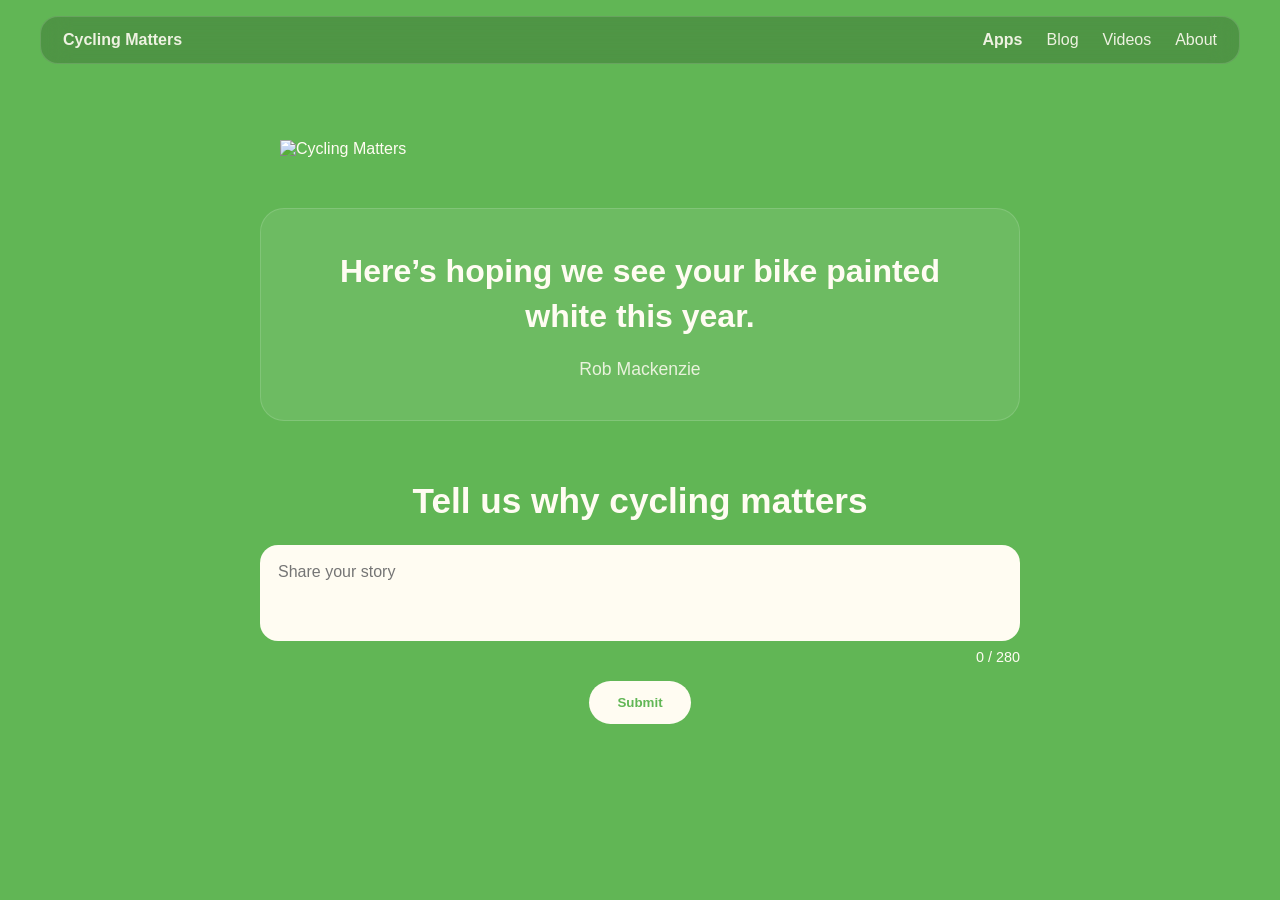
==== index.html @ ab377547 "Initial site (baseline before nav changes)" ====
<!DOCTYPE html>
<html lang="en">
<head>
  <meta charset="UTF-8" />
  <meta name="viewport" content="width=device-width, initial-scale=1.0" />

  <title>Cycling Matters</title>

  <link rel="stylesheet" href="styles.css" />
  <script async src="https://www.googletagmanager.com/gtag/js?id=G-8XK3BHK2KQ"></script>
  <script>
    window.dataLayer = window.dataLayer || [];
    function gtag(){dataLayer.push(arguments);}
    gtag('js', new Date());
    gtag('config', 'G-8XK3BHK2KQ');
  </script>
  <script src="main.js"></script>
</head>

<body>

  <!-- NAV -->
  <nav class="navbar">
    <div class="brand">
      <a href="index.html">Cycling Matters</a>
    </div>
    <div class="nav-links">
      <div class="nav-dropdown">
        <button class="nav-dropdown-trigger" aria-haspopup="true">
          Apps
        </button>
        <div class="nav-dropdown-menu" role="menu">
          <a href="mediamanager.html" target="_blank" role="menuitem">Media Manager</a>
          <a href="cyclereport.html" target="_blank" role="menuitem">CycleReport</a>
        </div>
      </div>
      <a href="blog.html">Blog</a>
      <a href="https://www.youtube.com/@CyclingMatters-ca" target="_blank">Videos</a>
      <a href="about.html">About</a>
    </div>
  </nav>

  <!-- HERO -->
  <section class="hero">

    <!-- LOGO -->
    <img
      class="hero-image"
      src="https://cyclingmatters.ca/wp-content/uploads/2025/04/Logo-Cream-2048x1395.png"
      alt="Cycling Matters"
    />

    <!-- TESTIMONIALS -->
    <div
      class="testimonial-wrapper"
      id="testimonialWrapper">
    </div>

  <!-- FEEDBACK TITLE -->
  <div class="feedback-title">
    Tell us why cycling matters
  </div>

    <!-- FORM -->
    <form
      id="storyForm"
      action="https://formspree.io/f/xeedvopv"
      method="POST"
    >

      <div id="formFields">

        <!-- TEXT AREA -->
        <textarea
          id="messageBox"
          name="message"
          maxlength="280"
          placeholder="Share your story"
          required
        ></textarea>

        <!-- CHARACTER COUNT -->
        <div class="char-row">
          <div id="charCount" class="char-count">0 / 280</div>
        </div>

        <!-- SUBMIT -->
        <button type="submit">
          Submit
        </button>

      </div>

      <!-- THANK YOU -->
      <div id="thankYou">
        Thank you for sharing.
      </div>

    </form>

  </section>

  <!-- TESTIMONIAL SCRIPT -->
  <script>

    let testimonials = [];
    let current = 0;

    function renderTestimonial() {

      const t = testimonials[current];

      document.getElementById("testimonialWrapper").innerHTML = `
        <div class="testimonial">
          <h1>${t.text}</h1>
          <h2>${t.name}</h2>
        </div>
      `;
    }

    async function loadTestimonials() {

      try {

        const response =
          await fetch("./testimonials.json");

        testimonials =
          await response.json();

        if (!Array.isArray(testimonials)) return;
        if (testimonials.length === 0) return;

        renderTestimonial();

        setInterval(() => {

          current =
            (current + 1)
            % testimonials.length;

          renderTestimonial();

        }, 5000);

      } catch (error) {

        console.error(
          "Unable to load testimonials:",
          error
        );

      }
    }

    loadTestimonials();

  </script>

  <!-- FORM SCRIPT -->
  <script>

    const form =
      document.getElementById("storyForm");

    const formFields =
      document.getElementById("formFields");

    const thankYou =
      document.getElementById("thankYou");

    const messageBox =
      document.getElementById("messageBox");

    const charCount =
      document.getElementById("charCount");

    /* FORCE HIDDEN */

    thankYou.style.display = "none";

    /* CHARACTER COUNT */

    messageBox.addEventListener("input", () => {

      charCount.textContent =
        `${messageBox.value.length} / 280`;

    });

    /* SUBMIT */

    form.addEventListener("submit", async (e) => {

      e.preventDefault();

      const data = new FormData(form);

      try {

        await fetch(form.action, {
          method: "POST",
          body: data,
          headers: {
            "Accept": "application/json"
          }
        });

        formFields.style.display = "none";

        thankYou.style.display = "block";

      } catch (error) {

        console.error(
          "Form submission failed:",
          error
        );

      }

    });

  </script>

</body>
</html>
---- styles.css ----
:root {
  --bg-green: #61B655;
  --text-cream: #FFFCF2;
  --card-bg: rgba(255,255,255,0.08);
  --border: rgba(255,255,255,0.14);

  --content-width: 760px;
}

* {
  margin: 0;
  padding: 0;
  box-sizing: border-box;
}

body {
  font-family: Arial, Helvetica, sans-serif;
  background: var(--bg-green);
  color: var(--text-cream);
}

/* =========================
   NAVBAR
========================= */

.navbar {
  position: fixed;
  top: 16px;
  left: 50%;
  transform: translateX(-50%);

  width: calc(100% - 24px);
  max-width: 1200px;

  display: flex;
  justify-content: space-between;
  align-items: center;

  padding: 14px 22px;

  background: rgba(0,0,0,0.18);
  backdrop-filter: blur(14px);

  border: 1px solid var(--border);
  border-radius: 18px;

  z-index: 9999;
  overflow: visible;
}

.navbar a {
  color: rgba(255,252,242,0.9);
  text-decoration: none;
}

.brand a {
  font-weight: 700;
}

.nav-links {
  display: flex;
  gap: 24px;
}

/* DROPDOWN */

.nav-dropdown {
  position: relative;
}

.nav-dropdown-trigger {
  background: none;
  border: none;
  padding: 0;
  cursor: pointer;

  color: rgba(255,252,242,0.9);
  font-size: inherit;
  font-family: inherit;

  display: inline-flex;
  align-items: center;
  gap: 4px;

  margin: 0;
  width: auto;
  border-radius: 0;

  -webkit-tap-highlight-color: transparent;
}

.nav-dropdown-trigger[aria-expanded="true"] .nav-dropdown-chevron {
  transform: rotate(180deg);
}

.nav-dropdown-menu {
  display: none;

  position: absolute;
  top: calc(100% + 12px);
  right: 0;

  background: rgba(20,20,20,0.92);
  backdrop-filter: blur(14px);

  border: 1px solid rgba(255,252,242,0.18);
  border-radius: 12px;

  padding: 8px;
  min-width: 170px;

  z-index: 9999;
}

.nav-dropdown-menu.open {
  display: block;
}

.nav-dropdown-menu a {
  display: block;
  padding: 9px 12px;
  border-radius: 8px;
  color: #FFFCF2;
  text-decoration: none;
}

.nav-dropdown-menu a + a {
  border-top: 0.5px solid rgba(255,252,242,0.12);
}

.nav-dropdown-menu a:hover {
  background: rgba(255,255,255,0.1);
}



/* =========================
   HERO
========================= */

.hero {
  min-height: 100vh;

  display: flex;
  flex-direction: column;
  align-items: center;

  padding:
    140px
    20px
    80px;
}

.hero-image {
  width: min(92vw, 720px);
  margin-bottom: 50px;
}

/* =========================
   TESTIMONIALS
========================= */

.testimonial-wrapper {
  width: 100%;
  max-width: var(--content-width);

  margin: 0 auto 60px auto;
}

.testimonial {
  width: 100%;

  background: var(--card-bg);

  border: 1px solid var(--border);
  border-radius: 24px;

  padding: 40px;

  text-align: center;
}

.testimonial > h1 {
  font-size: 2rem;
  line-height: 1.4;
  font-weight: 700;

  margin-bottom: 20px;
}

.testimonial > h2 {
  font-size: 1.1rem;
  font-weight: 400;

  opacity: 0.85;
}

/* =========================
   FEEDBACK TITLE
========================= */

.feedback-title {
  width: 100%;
  max-width: var(--content-width);

  margin: 0 auto 24px auto;

  text-align: center;

  font-size: 2.2rem;
  font-weight: 800;

  color: var(--text-cream);
}

/* =========================
   FORM
========================= */

#storyForm {
  width: 100%;
  max-width: var(--content-width);

  margin: 0 auto;
}

#formFields {
  width: 100%;
}

/* TEXTAREA */

#messageBox {
  width: 100%;
  height: 96px;

  display: block;

  resize: none;

  padding: 18px;

  border: none;
  border-radius: 18px;

  background: #FFFCF2;
  color: #2f2f2f;

  font-size: 1rem;
  font-family: inherit;
}

/* CHARACTER COUNT */

.char-row {
  width: 100%;

  display: flex;
  justify-content: flex-end;

  margin-top: 8px;
}

.char-count {
  color: var(--text-cream);

  font-size: 0.9rem;
}

/* BUTTON */

button {
  display: block;
  margin: 16px auto 0;

  padding: 14px 28px;

  border: none;
  border-radius: 999px;

  background: #FFFCF2;
  color: #61B655;

  font-weight: 700;
  cursor: pointer;
}

button:hover {
  opacity: 0.92;
}

/* THANK YOU */

#thankYou {
  display: none;

  width: 100%;

  text-align: center;

  color: var(--text-cream);

  font-size: 1.8rem;
  font-weight: 800;

  margin-top: 20px;
}

/* =========================
   BLOG LIST
========================= */

.blog-container {
  width: 100%;
  max-width: var(--content-width);

  margin: 0 auto;

  padding: 120px 20px 80px;
}

.blog-container h1 {
  font-size: 2.2rem;
  font-weight: 800;

  margin-bottom: 40px;

  text-align: center;
}

.blog-card {
  display: block;

  background: var(--card-bg);

  border: 1px solid var(--border);
  border-radius: 24px;

  padding: 32px;

  margin-bottom: 20px;

  text-decoration: none;
  color: var(--text-cream);

  transition: background 0.2s;
}

.blog-card:hover {
  background: rgba(255,255,255,0.14);
}

.blog-card-image {
  width: 100%;

  height: 200px;
  object-fit: cover;

  border-radius: 16px;

  margin-bottom: 20px;
}

.blog-card h2 {
  font-size: 1.4rem;
  font-weight: 700;

  margin-bottom: 8px;
}

.blog-card .blog-date {
  font-size: 0.85rem;
  opacity: 0.7;

  margin-bottom: 12px;
}

.blog-card p {
  font-size: 1rem;
  line-height: 1.6;
  opacity: 0.9;
}

/* =========================
   BLOG POST
========================= */

.post-container {
  width: 100%;
  max-width: var(--content-width);

  margin: 0 auto;

  padding: 120px 20px 80px;
}

.post-back {
  display: inline-block;

  margin-bottom: 32px;

  font-size: 0.9rem;
  opacity: 0.8;

  color: var(--text-cream);
  text-decoration: none;
}

.post-back:hover {
  opacity: 1;
}

.post-feature-image {
  width: 100%;

  max-height: 400px;
  object-fit: cover;

  border-radius: 20px;

  margin-bottom: 32px;
}

.post-container h1 {
  font-size: 2rem;
  font-weight: 800;
  line-height: 1.3;

  margin-bottom: 12px;
}

.post-date {
  font-size: 0.85rem;
  opacity: 0.7;

  margin-bottom: 40px;
}

.post-body p {
  font-size: 1.05rem;
  line-height: 1.8;
  margin-bottom: 24px;
  opacity: 0.95;
}

.post-body h2 {
  font-size: 1.4rem;
  font-weight: 700;
  margin: 36px 0 12px;
}

.post-body h3 {
  font-size: 1.1rem;
  font-weight: 700;
  margin: 28px 0 8px;
}

.post-body blockquote {
  border-left: 3px solid rgba(255,252,242,0.4);
  border-radius: 0;
  margin: 24px 0;
  padding: 4px 20px;
  font-style: italic;
  opacity: 0.85;
}

.post-body hr {
  border: none;
  border-top: 1px solid rgba(255,252,242,0.15);
  margin: 36px 0;
}

.post-body ol {
  padding-left: 1.5rem;
  margin-bottom: 24px;
}

.post-body ol li {
  font-size: 1.05rem;
  line-height: 1.8;
  margin-bottom: 12px;
  opacity: 0.95;
}

.post-body a {
  color: #FFFCF2;
  text-decoration: underline;
  opacity: 0.9;
}

/* =========================
   MOBILE
========================= */

/* =========================
   ABOUT
========================= */

.container {
  max-width: 900px;
  margin: 0 auto;
  padding: 140px 24px 80px;
}

.card {
  background: var(--card-bg);
  border: 1px solid var(--border);
  border-radius: 24px;
  padding: 28px;
  backdrop-filter: blur(10px);
}

.card h1 {
  font-size: 2.4rem;
  margin-bottom: 22px;
  letter-spacing: -0.02em;
}

.image-grid {
  display: grid;
  grid-template-columns: 1fr 1fr;
  gap: 18px;
  margin: 20px 0 30px;
}

.image-grid img {
  width: 100%;
  border-radius: 18px;
  border: 1px solid var(--border);
  object-fit: cover;
  transition: transform 0.3s ease;
}

.image-grid img:hover {
  transform: scale(1.02);
}

.timeline {
  display: flex;
  flex-direction: column;
  gap: 34px;
  margin-top: 20px;
}

.step {
  padding-left: 18px;
  border-left: 3px solid rgba(255,252,242,0.35);
}

.step h2 {
  font-size: 1.4rem;
  margin-bottom: 10px;
  font-weight: 700;
}

/* SCROLL REVEAL */

.reveal {
  opacity: 0;
  transform: translateY(18px);
  transition: all 0.7s ease;
}

.reveal.visible {
  opacity: 1;
  transform: translateY(0);
}

/* =========================
   MOBILE
========================= */

@media (max-width: 768px) {

  .testimonial {
    padding: 28px;
  }

  .testimonial > h1 {
    font-size: 1.5rem;
  }

  .feedback-title {
    font-size: 1.8rem;
  }

  .nav-links {
    gap: 16px;
  }

  .image-grid {
    grid-template-columns: 1fr;
  }

}
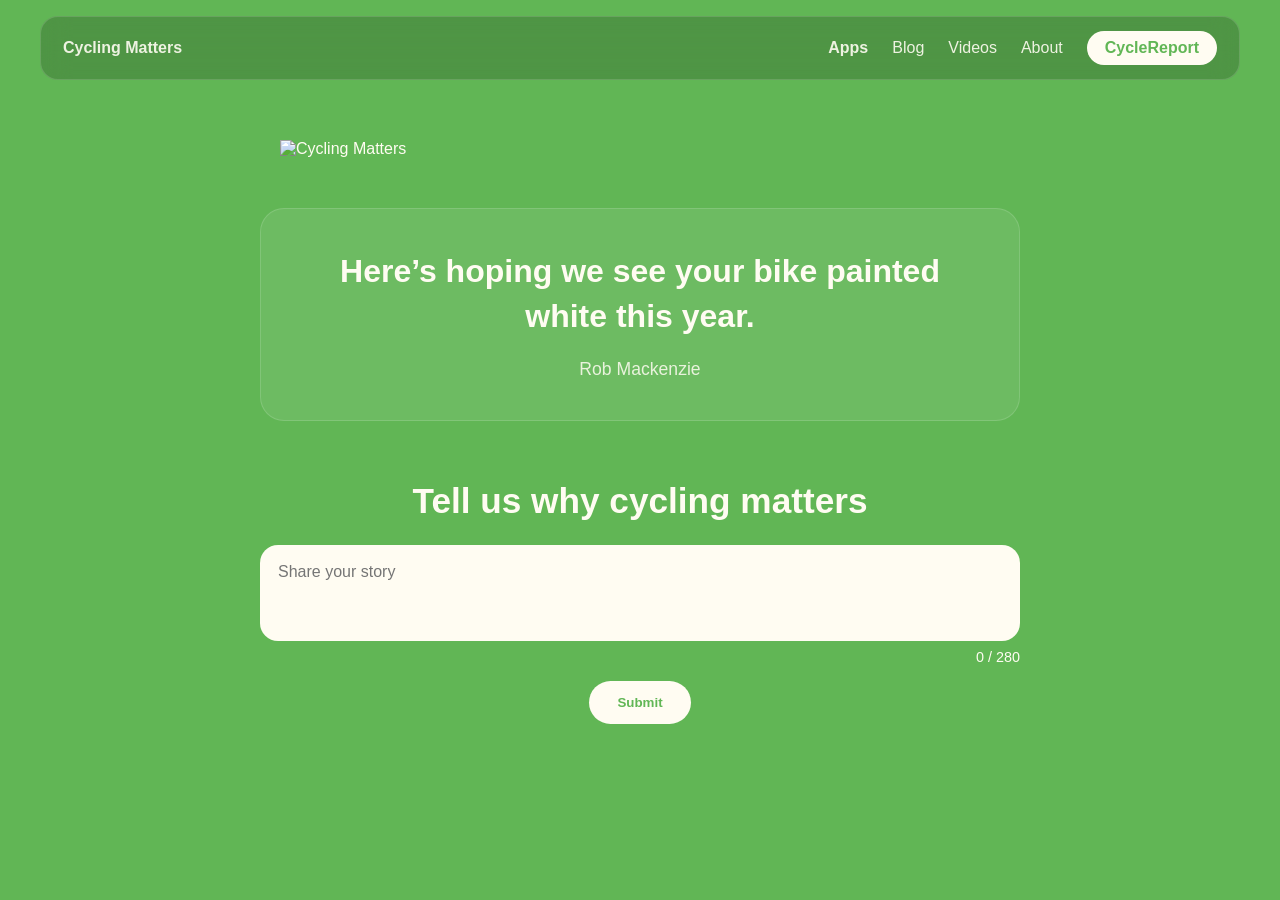
==== commit 25ca8e9b: "Shared nav: CycleReport button, mobile hamburger - navbar.html is now the single nav, loaded into ev" ====
--- a/index.html
+++ b/index.html
@@ -20,25 +20,7 @@
 <body>
 
   <!-- NAV -->
-  <nav class="navbar">
-    <div class="brand">
-      <a href="index.html">Cycling Matters</a>
-    </div>
-    <div class="nav-links">
-      <div class="nav-dropdown">
-        <button class="nav-dropdown-trigger" aria-haspopup="true">
-          Apps
-        </button>
-        <div class="nav-dropdown-menu" role="menu">
-          <a href="mediamanager.html" target="_blank" role="menuitem">Media Manager</a>
-          <a href="cyclereport.html" target="_blank" role="menuitem">CycleReport</a>
-        </div>
-      </div>
-      <a href="blog.html">Blog</a>
-      <a href="https://www.youtube.com/@CyclingMatters-ca" target="_blank">Videos</a>
-      <a href="about.html">About</a>
-    </div>
-  </nav>
+  <div id="site-nav"></div>
 
   <!-- HERO -->
   <section class="hero">
--- a/styles.css
+++ b/styles.css
@@ -592,4 +592,89 @@
     grid-template-columns: 1fr;
   }
 
-}+}
+/* ===== CycleReport button + mobile hamburger (proposed) ===== */
+.nav-links { margin-left: auto; align-items: center; }
+
+.navbar a.nav-cta {
+  display: inline-block;
+  margin-left: 24px;
+  padding: 8px 18px;
+  border-radius: 999px;
+  background: #FFFCF2;
+  color: #61B655;
+  font-weight: 700;
+  white-space: nowrap;
+}
+.navbar a.nav-cta:hover { opacity: 0.92; }
+
+/* hamburger: hidden on desktop */
+.navbar .nav-toggle { display: none; }
+
+@media (max-width: 640px) {
+  .navbar { padding: 12px 14px; }
+
+  .navbar a.nav-cta { margin-left: auto; padding: 6px 12px; font-size: 0.88rem; }
+
+  .navbar .nav-toggle {
+    display: inline-flex;
+    flex-direction: column;
+    justify-content: center;
+    gap: 5px;
+    width: 40px;
+    height: 36px;
+    margin: 0 0 0 8px;
+    padding: 0 9px;
+    border-radius: 10px;
+    background: none;
+    border: 1px solid var(--border);
+  }
+  .nav-toggle span {
+    display: block;
+    height: 2px;
+    border-radius: 2px;
+    background: rgba(255,252,242,0.9);
+  }
+
+  /* links become a dropdown panel under the bar */
+  .nav-links {
+    display: none;
+    position: absolute;
+    top: calc(100% + 12px);
+    left: 0;
+    right: 0;
+    flex-direction: column;
+    align-items: stretch;
+    gap: 0;
+    padding: 8px;
+    background: rgba(20,20,20,0.92);
+    backdrop-filter: blur(14px);
+    border: 1px solid rgba(255,252,242,0.18);
+    border-radius: 12px;
+  }
+  .navbar.menu-open .nav-links { display: flex; }
+
+  .nav-links > a,
+  .nav-dropdown-trigger {
+    display: block;
+    width: 100%;
+    padding: 12px;
+    border-radius: 8px;
+    text-align: left;
+    color: #FFFCF2;
+  }
+  .nav-links > a:hover,
+  .nav-dropdown-trigger:hover { background: rgba(255,255,255,0.1); }
+  .nav-links > * + * { border-top: 0.5px solid rgba(255,252,242,0.12); }
+
+  /* Apps menu opens inline inside the panel */
+  .nav-dropdown-menu {
+    position: static;
+    background: none;
+    border: none;
+    backdrop-filter: none;
+    padding: 0 0 4px 12px;
+    min-width: 0;
+  }
+  .nav-dropdown-menu a { padding: 10px 12px; }
+}
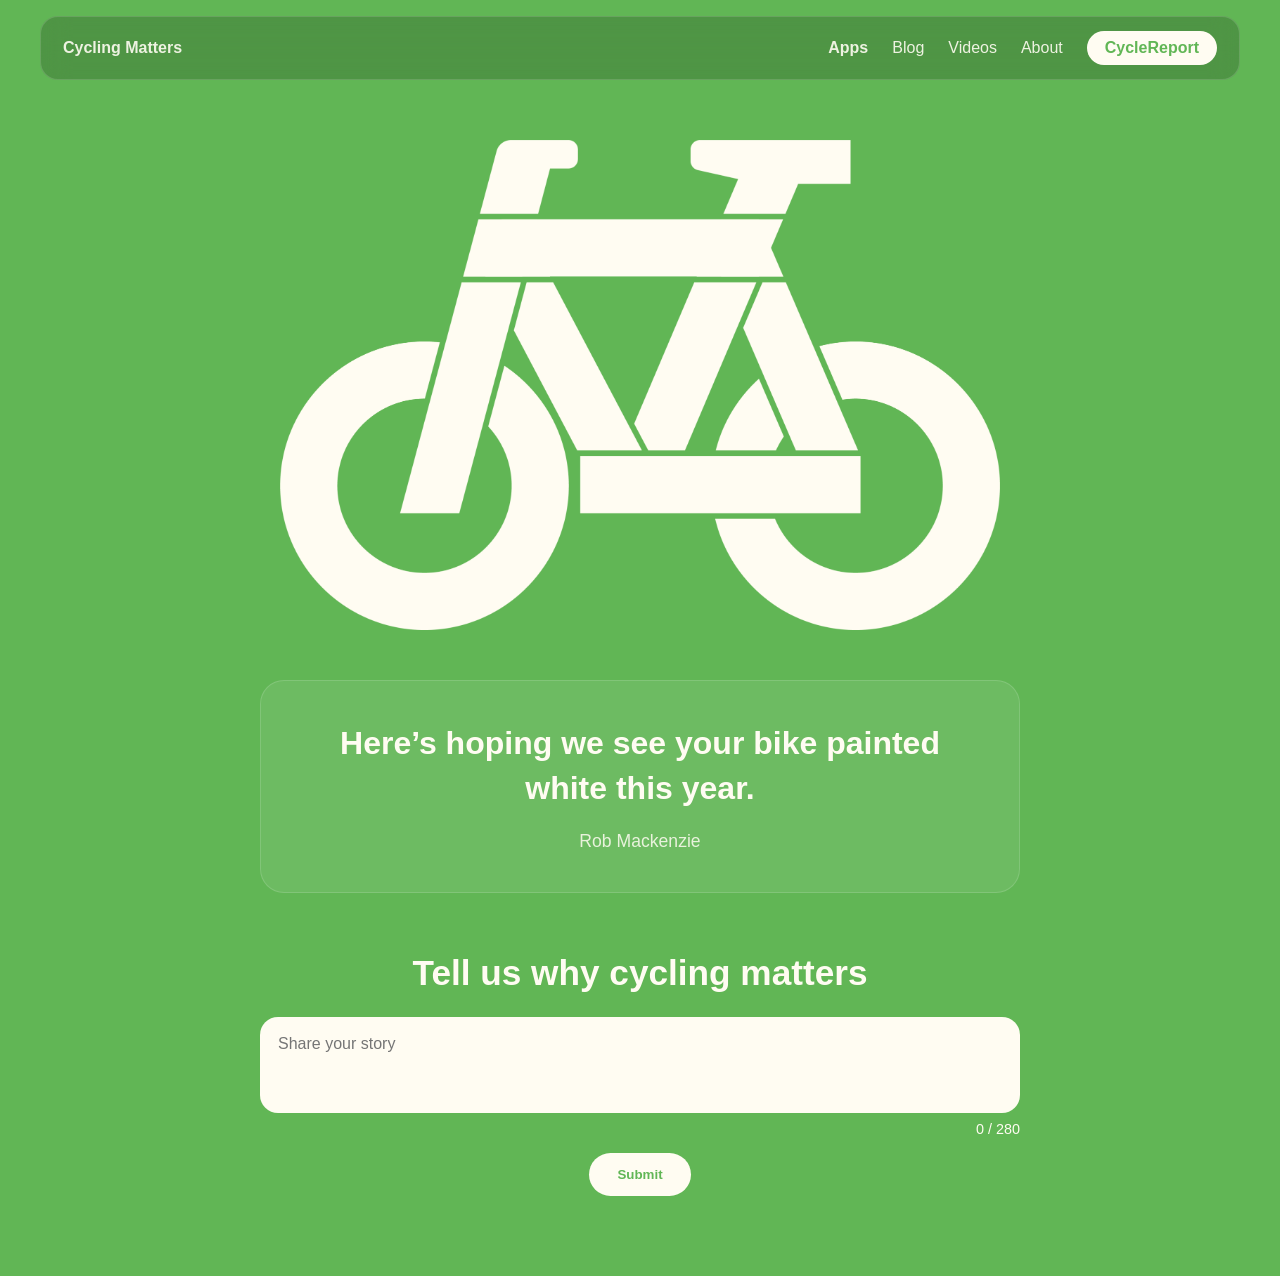
==== commit e3729d48: "Use local images now that cyclingmatters.ca is served from GitHub Pages The custom domain no longer " ====
--- a/index.html
+++ b/index.html
@@ -28,7 +28,7 @@
     <!-- LOGO -->
     <img
       class="hero-image"
-      src="https://cyclingmatters.ca/wp-content/uploads/2025/04/Logo-Cream-2048x1395.png"
+      src="images/logo%20-%20cream%202048x1395.png"
       alt="Cycling Matters"
     />
 
